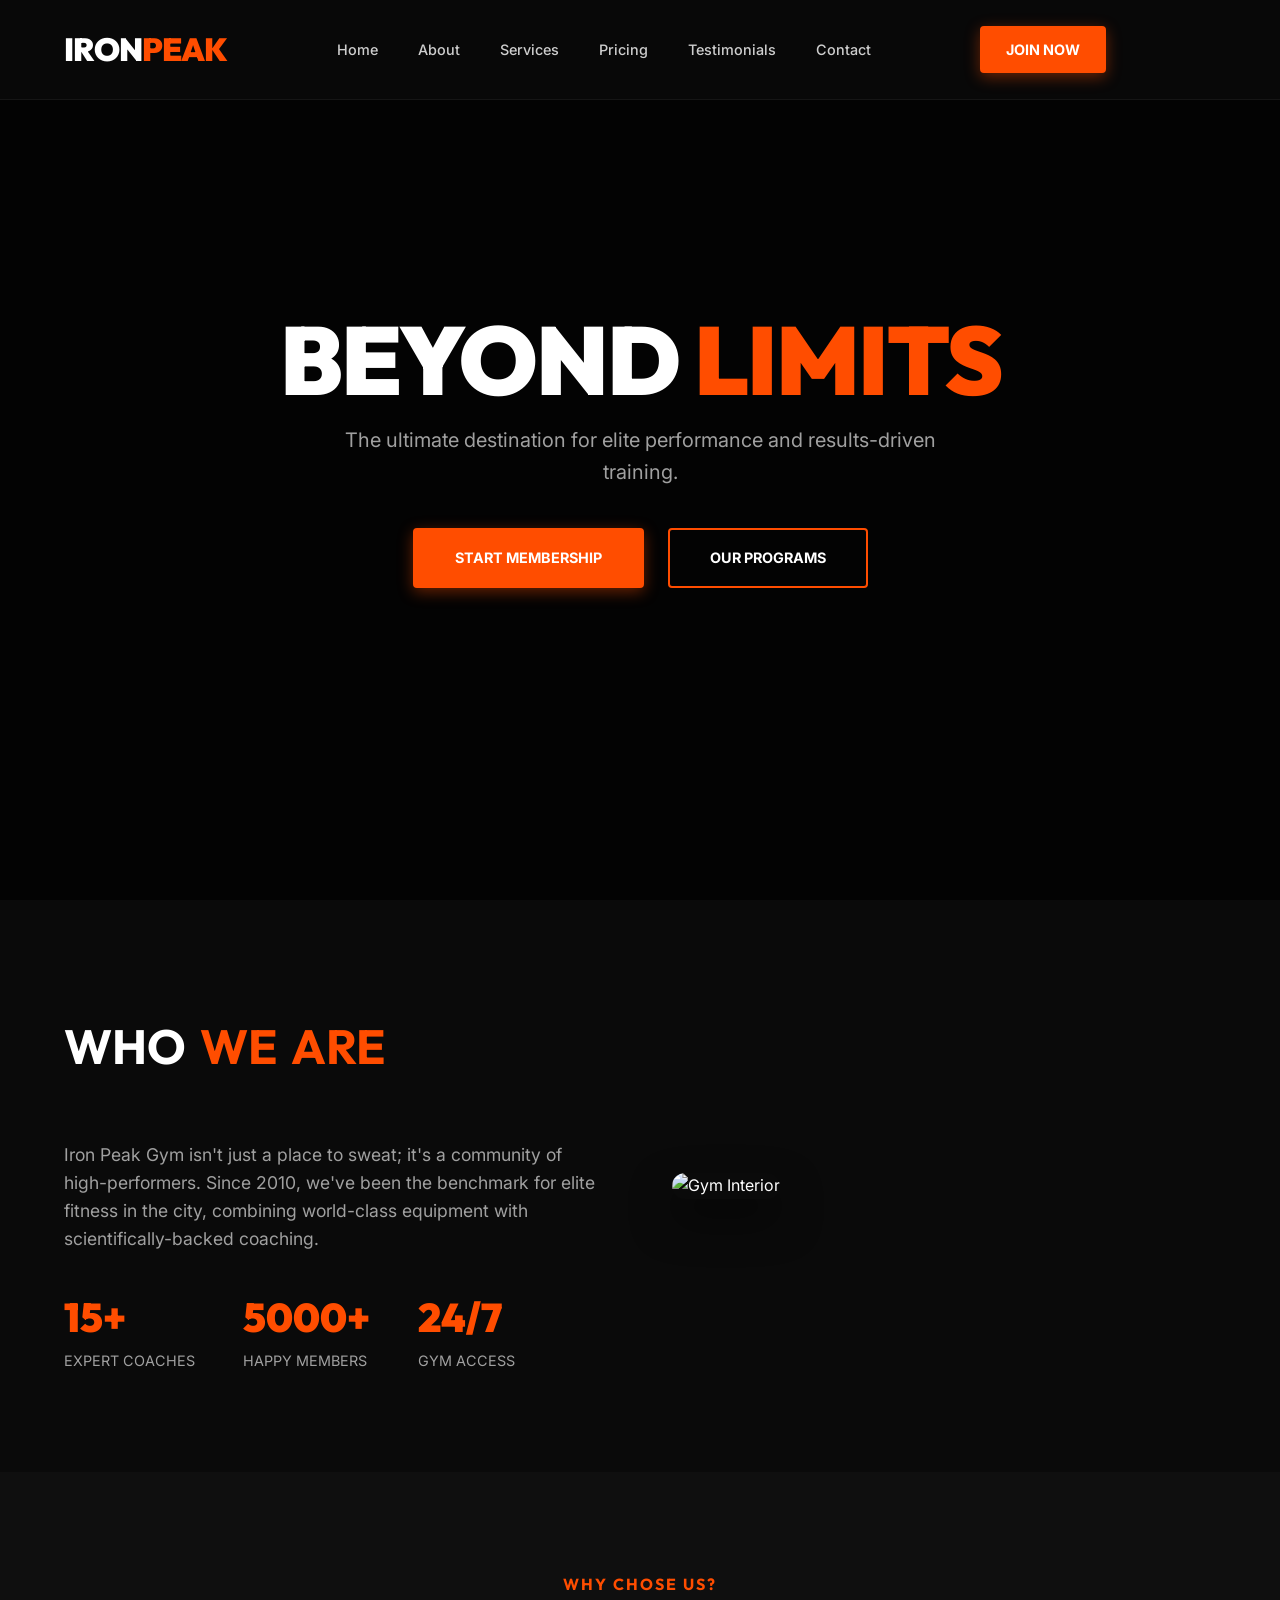
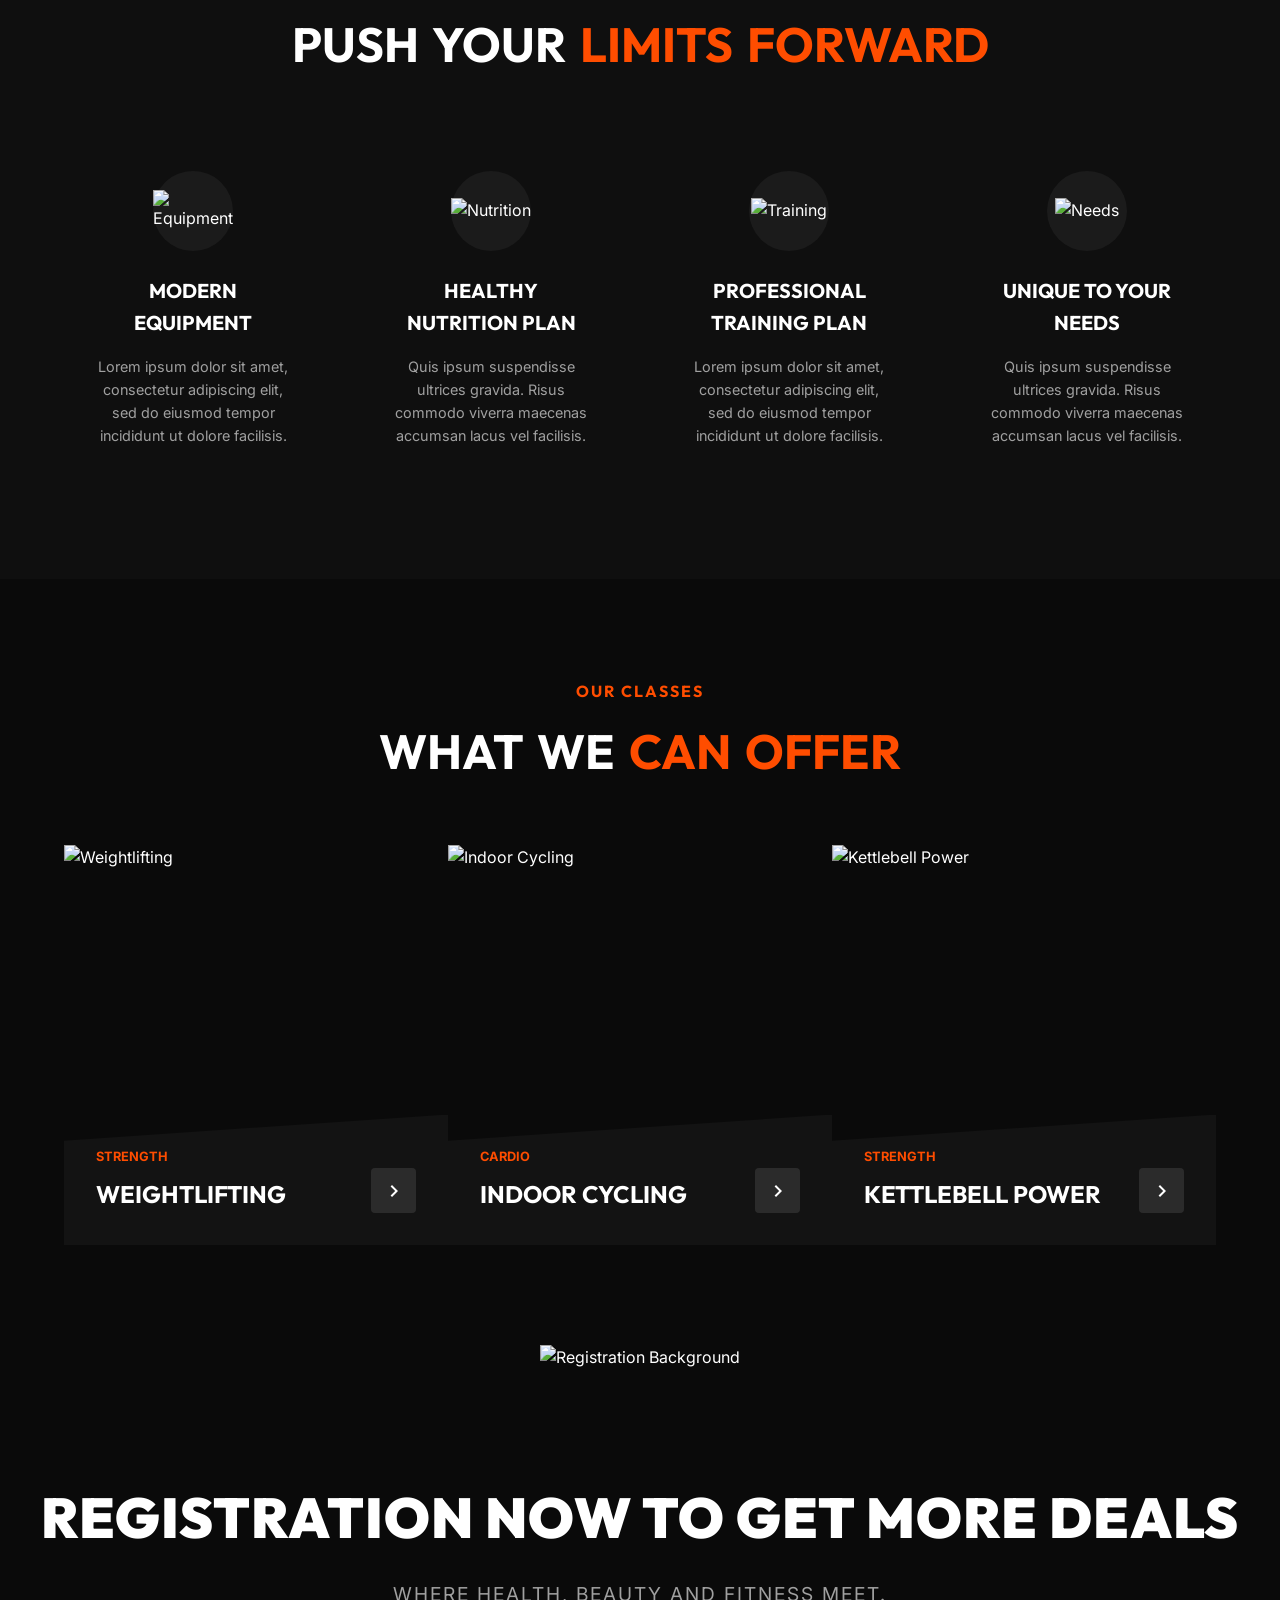
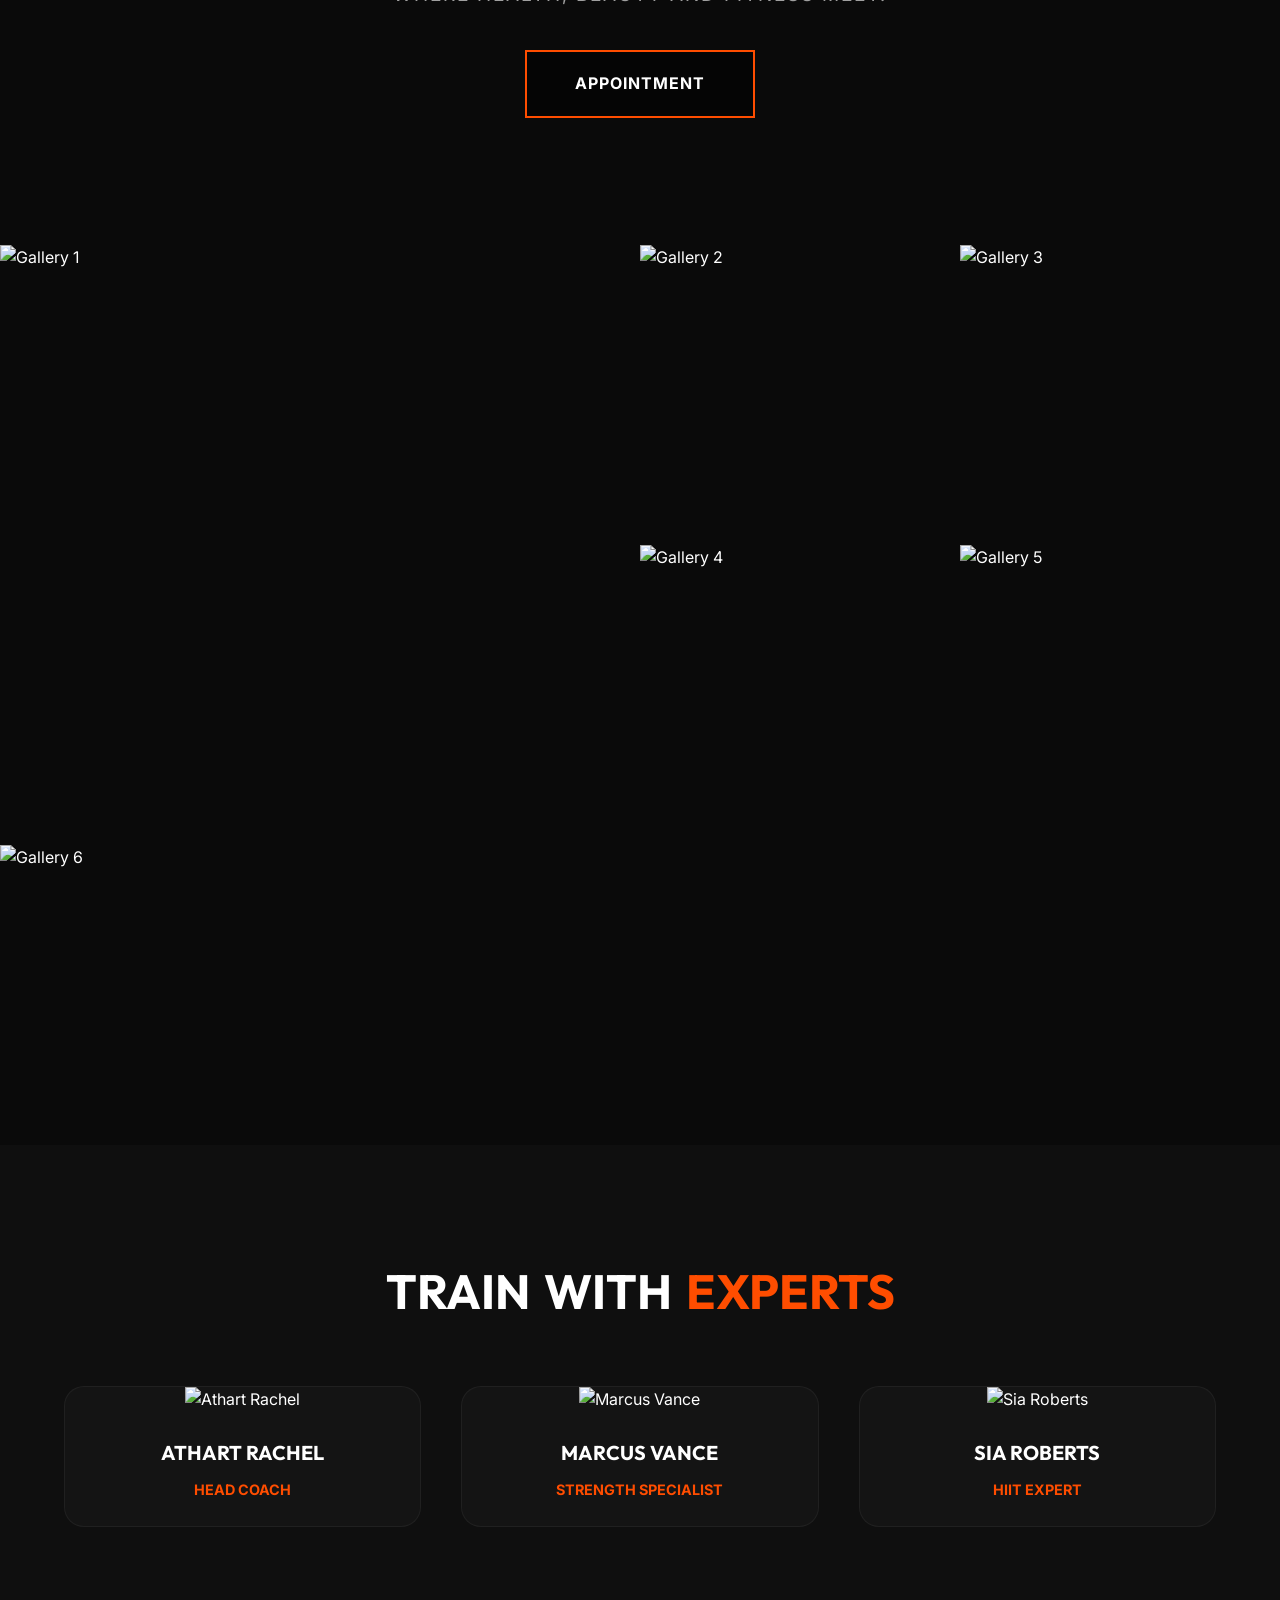
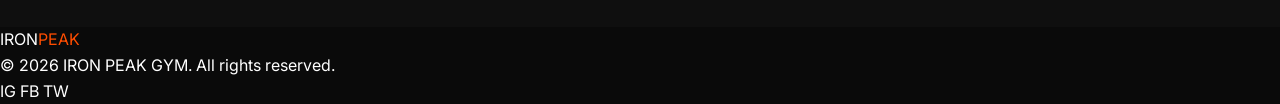
==== index.html @ 79bff255 "first commit" ====
<!DOCTYPE html>
<html lang="en">

<head>
    <meta charset="UTF-8">
    <meta name="viewport" content="width=device-width, initial-scale=1.0">
    <meta name="description"
        content="Premium fitness center for achieving your peak physical performance. Join us today!">
    <title>IRON PEAK GYM | Transform Your Body</title>
    <link rel="stylesheet" href="style.css">
    <!-- Google Fonts: Outfit and Inter -->
    <link rel="preconnect" href="https://fonts.googleapis.com">
    <link rel="preconnect" href="https://fonts.gstatic.com" crossorigin>
    <link href="https://fonts.googleapis.com/css2?family=Inter:wght@400;700&family=Outfit:wght@400;700;900&display=swap"
        rel="stylesheet">
</head>

<body>
    <header id="header">
        <nav class="navbar">
            <div class="logo">IRON<span>PEAK</span></div>
            <ul class="nav-links">
                <li><a href="index.html">Home</a></li>
                <li><a href="about.html">About</a></li>
                <li><a href="services.html">Services</a></li>
                <li><a href="pricing.html">Pricing</a></li>
                <li><a href="testimonials.html">Testimonials</a></li>
                <li><a href="contact.html">Contact</a></li>
            </ul>
            <a href="join.html" class="cta-btn small">Join Now</a>
            <div class="hamburger">
                <span></span>
                <span></span>
                <span></span>
            </div>
        </nav>
    </header>

    <main>
        <section id="home" class="hero">
            <div class="hero-content">
                <h1 class="fade-in">BEYOND <span>LIMITS</span></h1>
                <p class="fade-in">The ultimate destination for elite performance and results-driven training.</p>
                <div class="hero-btns fade-in">
                    <a href="join.html" class="cta-btn">Start Membership</a>
                    <a href="services.html" class="cta-btn secondary">Our Programs</a>
                </div>
            </div>
        </section>

        <section class="about-summary">
            <div class="about-container">
                <div class="about-text">
                    <h2 class="section-title left">WHO <span>WE ARE</span></h2>
                    <p>Iron Peak Gym isn't just a place to sweat; it's a community of high-performers. Since 2010, we've
                        been the benchmark for elite fitness in the city, combining world-class equipment with
                        scientifically-backed coaching.</p>
                    <div class="stats-row">
                        <div class="stat">
                            <span class="stat-num">15+</span>
                            <span class="stat-label">Expert Coaches</span>
                        </div>
                        <div class="stat">
                            <span class="stat-num">5000+</span>
                            <span class="stat-label">Happy Members</span>
                        </div>
                        <div class="stat">
                            <span class="stat-num">24/7</span>
                            <span class="stat-label">Gym Access</span>
                        </div>
                    </div>
                </div>
                <div class="about-image">
                    <img src="https://images.unsplash.com/photo-1534438327276-14e5300c3a48?auto=format&fit=crop&q=80"
                        alt="Gym Interior">
                </div>
            </div>
        </section>

        <section class="why-choose-us bg-alt">
            <h2 class="section-subtitle">WHY CHOSE US?</h2>
            <h2 class="section-title">PUSH YOUR <span>LIMITS FORWARD</span></h2>
            <div class="features-grid">
                <div class="feature-item">
                    <div class="feature-icon-circle">
                        <img src="https://img.icons8.com/ios-filled/50/ff4d00/bench-press.png" alt="Equipment">
                    </div>
                    <h3>Modern equipment</h3>
                    <p>Lorem ipsum dolor sit amet, consectetur adipiscing elit, sed do eiusmod tempor incididunt ut
                        dolore facilisis.</p>
                </div>
                <div class="feature-item">
                    <div class="feature-icon-circle">
                        <img src="https://img.icons8.com/ios-filled/50/ff4d00/healthy-food.png" alt="Nutrition">
                    </div>
                    <h3>Healthy nutrition plan</h3>
                    <p>Quis ipsum suspendisse ultrices gravida. Risus commodo viverra maecenas accumsan lacus vel
                        facilisis.</p>
                </div>
                <div class="feature-item">
                    <div class="feature-icon-circle">
                        <img src="https://img.icons8.com/ios-filled/50/ff4d00/dumbbell.png" alt="Training">
                    </div>
                    <h3>Professional training plan</h3>
                    <p>Lorem ipsum dolor sit amet, consectetur adipiscing elit, sed do eiusmod tempor incididunt ut
                        dolore facilisis.</p>
                </div>
                <div class="feature-item">
                    <div class="feature-icon-circle">
                        <img src="https://img.icons8.com/ios-filled/50/ff4d00/heart-monitor.png" alt="Needs">
                    </div>
                    <h3>Unique to your needs</h3>
                    <p>Quis ipsum suspendisse ultrices gravida. Risus commodo viverra maecenas accumsan lacus vel
                        facilisis.</p>
                </div>
            </div>
        </section>

        <section class="featured-classes">
            <h2 class="section-subtitle">OUR CLASSES</h2>
            <h2 class="section-title">WHAT WE <span>CAN OFFER</span></h2>
            <div class="classes-container">
                <div class="class-card">
                    <div class="class-img">
                        <img src="https://images.unsplash.com/photo-1517836357463-d25dfeac3438?auto=format&fit=crop&q=80"
                            alt="Weightlifting">
                    </div>
                    <div class="class-overlay">
                        <div class="class-content">
                            <span class="class-category">STRENGTH</span>
                            <h3>WEIGHTLIFTING</h3>
                        </div>
                        <a href="services.html" class="class-arrow">
                            <svg viewBox="0 0 24 24" width="24" height="24">
                                <path fill="currentColor" d="M8.59 16.59L13.17 12 8.59 7.41 10 6l6 6-6 6-1.41-1.41z" />
                            </svg>
                        </a>
                    </div>
                </div>
                <div class="class-card">
                    <div class="class-img">
                        <img src="https://images.unsplash.com/photo-1571019614242-c5c5dee9f50b?auto=format&fit=crop&q=80"
                            alt="Indoor Cycling">
                    </div>
                    <div class="class-overlay">
                        <div class="class-content">
                            <span class="class-category">CARDIO</span>
                            <h3>INDOOR CYCLING</h3>
                        </div>
                        <a href="services.html" class="class-arrow">
                            <svg viewBox="0 0 24 24" width="24" height="24">
                                <path fill="currentColor" d="M8.59 16.59L13.17 12 8.59 7.41 10 6l6 6-6 6-1.41-1.41z" />
                            </svg>
                        </a>
                    </div>
                </div>
                <div class="class-card">
                    <div class="class-img">
                        <img src="https://images.unsplash.com/photo-1549719386-74dfcbf7dbed?auto=format&fit=crop&q=80"
                            alt="Kettlebell Power">
                    </div>
                    <div class="class-overlay">
                        <div class="class-content">
                            <span class="class-category">STRENGTH</span>
                            <h3>KETTLEBELL POWER</h3>
                        </div>
                        <a href="services.html" class="class-arrow">
                            <svg viewBox="0 0 24 24" width="24" height="24">
                                <path fill="currentColor" d="M8.59 16.59L13.17 12 8.59 7.41 10 6l6 6-6 6-1.41-1.41z" />
                            </svg>
                        </a>
                    </div>
                </div>
            </div>
        </section>

        <section class="registration-banner">
            <div class="registration-bg">
                <img src="https://images.unsplash.com/photo-1593079831268-3381b0db4a77?auto=format&fit=crop&q=80"
                    alt="Registration Background">
            </div>
            <div class="registration-overlay">
                <h2>REGISTRATION NOW TO GET MORE DEALS</h2>
                <p>WHERE HEALTH, BEAUTY AND FITNESS MEET.</p>
                <a href="join.html" class="appointment-btn">APPOINTMENT</a>
            </div>
        </section>

        <section class="gallery-section">
            <div class="gallery-grid">
                <div class="gallery-item large">
                    <img src="https://images.unsplash.com/photo-1546483875-ad9014c88eba?auto=format&fit=crop&q=80"
                        alt="Gallery 1">
                </div>
                <div class="gallery-item">
                    <img src="https://images.unsplash.com/photo-1540497077202-7c8a3999166f?auto=format&fit=crop&q=80"
                        alt="Gallery 2">
                </div>
                <div class="gallery-item">
                    <img src="https://images.unsplash.com/photo-1574680096145-d05b474e2155?auto=format&fit=crop&q=80"
                        alt="Gallery 3">
                </div>
                <div class="gallery-item">
                    <img src="https://images.unsplash.com/photo-1534438327276-14e5300c3a48?auto=format&fit=crop&q=80"
                        alt="Gallery 4">
                </div>
                <div class="gallery-item">
                    <img src="https://images.unsplash.com/photo-1517836357463-d25dfeac3438?auto=format&fit=crop&q=80"
                        alt="Gallery 5">
                    <div class="gallery-overlay">
                        <div class="gallery-icon">
                            <svg viewBox="0 0 24 24" width="24" height="24">
                                <path fill="currentColor"
                                    d="M21 19V5c0-1.1-.9-2-2-2H5c-1.1 0-2 .9-2 2v14c0 1.1.9 2 2 2h14c1.1 0 2-.9 2-2zM8.5 13.5l2.5 3.01L14.5 12l4.5 6H5l3.5-4.5z" />
                            </svg>
                        </div>
                    </div>
                </div>
                <div class="gallery-item">
                    <img src="https://images.unsplash.com/photo-1526506118085-60ce8714f8c5?auto=format&fit=crop&q=80"
                        alt="Gallery 6">
                </div>
            </div>
        </section>

        <section class="trainers-section bg-alt">
            <h2 class="section-title">TRAIN WITH <span>EXPERTS</span></h2>
            <div class="trainers-grid">
                <div class="trainer-card">
                    <div class="trainer-img">
                        <img src="https://images.unsplash.com/photo-1594381898411-846e7d193883?auto=format&fit=crop&q=80"
                            alt="Athart Rachel">
                    </div>
                    <div class="trainer-info">
                        <h3>Athart Rachel</h3>
                        <span class="trainer-spec">Head Coach</span>
                    </div>
                </div>
                <div class="trainer-card">
                    <div class="trainer-img">
                        <img src="https://images.unsplash.com/photo-1534438327276-14e5300c3a48?auto=format&fit=crop&q=80"
                            alt="Marcus Vance">
                    </div>
                    <div class="trainer-info">
                        <h3>Marcus Vance</h3>
                        <span class="trainer-spec">Strength Specialist</span>
                    </div>
                </div>
                <div class="trainer-card">
                    <div class="trainer-img">
                        <img src="https://images.unsplash.com/photo-1552072805-2a9039d00e57?auto=format&fit=crop&q=80"
                            alt="Sia Roberts">
                    </div>
                    <div class="trainer-info">
                        <h3>Sia Roberts</h3>
                        <span class="trainer-spec">HIIT Expert</span>
                    </div>
                </div>
            </div>
        </section>

    </main>

    <footer>
        <div class="footer-content">
            <div class="footer-logo">IRON<span>PEAK</span></div>
            <p>&copy; 2026 IRON PEAK GYM. All rights reserved.</p>
            <div class="socials">
                <a href="#">IG</a>
                <a href="#">FB</a>
                <a href="#">TW</a>
            </div>
        </div>
    </footer>

    <script src="main.js"></script>
</body>

</html>
---- style.css ----
:root {
    /* Color Palette - Premium Dark Theme */
    --bg-dark: #0a0a0a;
    --bg-card: #141414;
    --primary: #ff4d00;
    /* Electric Orange */
    --primary-glow: rgba(255, 77, 0, 0.4);
    --secondary: #00e5ff;
    /* Cyan Accent */
    --text-main: #ffffff;
    --text-muted: #a0a0a0;
    --white: #ffffff;
    --glass: rgba(255, 255, 255, 0.05);

    /* Typography */
    --font-heading: 'Outfit', sans-serif;
    --font-body: 'Inter', sans-serif;

    /* Transitions */
    --transition: all 0.3s cubic-bezier(0.4, 0, 0.2, 1);
}

* {
    margin: 0;
    padding: 0;
    box-sizing: border-box;
}

html {
    scroll-behavior: smooth;
}

body {
    background-color: var(--bg-dark);
    color: var(--text-main);
    font-family: var(--font-body);
    line-height: 1.6;
    overflow-x: hidden;
}

h1,
h2,
h3 {
    font-family: var(--font-heading);
    text-transform: uppercase;
}

span {
    color: var(--primary);
}

a {
    text-decoration: none;
    color: inherit;
}

ul {
    list-style: none;
}

/* Header & Navigation */
header {
    position: fixed;
    top: 0;
    width: 100%;
    z-index: 1000;
    background: rgba(10, 10, 10, 0.8);
    backdrop-filter: blur(15px);
    border-bottom: 1px solid rgba(255, 255, 255, 0.05);
}

.navbar {
    display: flex;
    justify-content: space-between;
    align-items: center;
    padding: 1.5rem 5%;
    max-width: 1400px;
    margin: 0 auto;
}

.logo {
    font-size: 2rem;
    font-weight: 900;
    font-family: var(--font-heading);
    letter-spacing: -1px;
}

.nav-links {
    display: flex;
    gap: 2.5rem;
}

.nav-links a {
    font-weight: 500;
    font-size: 0.9rem;
    transition: var(--transition);
    opacity: 0.8;
}

.nav-links a:hover {
    color: var(--primary);
    opacity: 1;
}

/* Buttons */
.cta-btn {
    display: inline-block;
    padding: 1rem 2.5rem;
    background: var(--primary);
    color: var(--white);
    font-weight: 700;
    text-transform: uppercase;
    font-size: 0.9rem;
    border-radius: 4px;
    transition: var(--transition);
    box-shadow: 0 4px 15px var(--primary-glow);
    border: 2px solid var(--primary);
    cursor: pointer;
}

.cta-btn:hover {
    transform: translateY(-3px);
    box-shadow: 0 8px 25px var(--primary-glow);
}

.cta-btn.secondary {
    background: transparent;
    box-shadow: none;
}

.cta-btn.secondary:hover {
    background: var(--white);
    color: var(--bg-dark);
    border-color: var(--white);
}

.cta-btn.small {
    padding: 0.6rem 1.5rem;
}

/* Hero Section */
.hero {
    height: 100vh;
    display: flex;
    align-items: center;
    justify-content: center;
    text-align: center;
    background: linear-gradient(rgba(0, 0, 0, 0.7), rgba(0, 0, 0, 0.7)), url('https://images.unsplash.com/photo-1534438327276-14e5300c3a48?auto=format&fit=crop&q=80');
    background-size: cover;
    background-position: center;
    padding: 0 5%;
}

.hero-content h1 {
    font-size: 6rem;
    font-weight: 900;
    margin-bottom: 1rem;
    letter-spacing: -2px;
    line-height: 1;
}

.hero-content p {
    font-size: 1.25rem;
    color: var(--text-muted);
    max-width: 600px;
    margin: 0 auto 2.5rem;
}

.hero-btns {
    display: flex;
    gap: 1.5rem;
    justify-content: center;
}

/* Section Common */
section {
    padding: 100px 5%;
    max-width: 1400px;
    margin: 0 auto;
}

.section-title {
    text-align: center;
    font-size: 3rem;
    margin-bottom: 3.5rem;
    word-spacing: 5px;
    margin-top: 0.5rem;
}

.section-subtitle {
    text-align: center;
    color: var(--primary);
    font-size: 1rem;
    font-weight: 700;
    letter-spacing: 2px;
    text-transform: uppercase;
}

.section-title.left {
    text-align: left;
}

/* Services */
.services-grid {
    display: grid;
    grid-template-columns: repeat(auto-fit, minmax(300px, 1fr));
    gap: 2rem;
}

.service-card {
    background: var(--bg-card);
    padding: 3rem 2rem;
    border-radius: 12px;
    transition: var(--transition);
    border: 1px solid rgba(255, 255, 255, 0.03);
    text-align: center;
}

.service-card:hover {
    background: var(--glass);
    border-color: var(--primary);
    transform: translateY(-10px);
}

.card-icon {
    font-size: 3rem;
    margin-bottom: 1.5rem;
}

.service-card h3 {
    margin-bottom: 1rem;
    font-size: 1.5rem;
}

.service-card p {
    color: var(--text-muted);
}

/* Pricing */
.pricing-grid {
    display: grid;
    grid-template-columns: repeat(auto-fit, minmax(300px, 1fr));
    gap: 2.5rem;
}

.pricing-card {
    background: var(--bg-card);
    padding: 4rem 2rem;
    border-radius: 16px;
    text-align: center;
    position: relative;
    border: 1px solid rgba(255, 255, 255, 0.03);
    transition: var(--transition);
}

.pricing-card.featured {
    border: 1px solid var(--primary);
    transform: scale(1.05);
    background: linear-gradient(135deg, #1a1a1a 0%, #0a0a0a 100%);
}

.badge {
    position: absolute;
    top: -15px;
    left: 50%;
    transform: translateX(-50%);
    background: var(--primary);
    padding: 0.5rem 1.5rem;
    border-radius: 20px;
    font-size: 0.8rem;
    font-weight: 700;
}

.pricing-card h3 {
    font-size: 1.2rem;
    margin-bottom: 2rem;
}

.price {
    font-size: 4rem;
    font-weight: 900;
    font-family: var(--font-heading);
    margin-bottom: 2rem;
}

.price span {
    font-size: 1rem;
    color: var(--text-muted);
}

.pricing-card ul {
    margin-bottom: 3rem;
    text-align: left;
    padding-left: 20%;
}

.pricing-card li {
    margin-bottom: 1rem;
    color: var(--text-muted);
}

.pricing-card li::before {
    content: '✓';
    color: var(--primary);
    margin-right: 10px;
    font-weight: 900;
}

/* Testimonials */
.testimonials-container {
    display: grid;
    grid-template-columns: repeat(auto-fit, minmax(300px, 1fr));
    gap: 2rem;
}

.testimonial-card {
    background: var(--bg-card);
    padding: 2.5rem;
    border-radius: 20px;
    border: 1px solid rgba(255, 255, 255, 0.05);
    transition: var(--transition);
}

.testimonial-card:hover {
    border-color: var(--primary);
    background: var(--glass);
    transform: translateY(-5px);
}

.user-info {
    display: flex;
    align-items: center;
    gap: 1rem;
    margin-bottom: 1.5rem;
}

.avatar {
    width: 60px;
    height: 60px;
    background: linear-gradient(45deg, var(--primary), var(--secondary));
    border-radius: 50%;
    display: flex;
    align-items: center;
    justify-content: center;
    font-weight: 900;
    font-size: 1.2rem;
}

.quote {
    font-style: italic;
    color: var(--text-muted);
    margin-bottom: 1.5rem;
    line-height: 1.8;
}

.stars {
    color: var(--primary);
    font-size: 0.9rem;
}

/* Contact Section Refinement */
.contact {
    margin-top: 50px;
}

/* Contact layout */
.contact-container {
    display: grid;
    grid-template-columns: 1fr 1fr;
    gap: 2.5rem;
    align-items: start;
    max-width: 1200px;
    margin: 0 auto;
    padding: 2.5rem 5%;
}

.contact-info {
    background: linear-gradient(180deg, rgba(255,255,255,0.02), rgba(255,255,255,0.01));
    border: 1px solid rgba(255,255,255,0.03);
    padding: 2.5rem;
    border-radius: 12px;
}

.contact-info .info-list {
    margin-top: 1rem;
    display: flex;
    flex-direction: column;
    gap: 0.75rem;
    color: var(--text-muted);
}

.contact-info .info-item strong {
    color: var(--white);
    margin-right: 0.5rem;
    font-weight: 700;
}

.contact-form {
    background: var(--bg-card);
    padding: 2.5rem;
    border-radius: 12px;
    border: 1px solid rgba(255,255,255,0.04);
    display: flex;
    flex-direction: column;
    gap: 1rem;
}

.contact-form .form-row {
    display: grid;
    grid-template-columns: 1fr 1fr;
    gap: 1rem;
}

.form-group {
    display: flex;
    flex-direction: column;
    gap: 0.5rem;
}

.form-group .label {
    font-size: 0.85rem;
    text-transform: uppercase;
    color: var(--text-muted);
    font-weight: 700;
}

.contact-form input,
.contact-form select,
.contact-form textarea {
    background: rgba(255, 255, 255, 0.03);
    border: 1px solid rgba(255,255,255,0.06);
    padding: 0.9rem 1rem;
    border-radius: 8px;
    color: var(--white);
    font-family: inherit;
    transition: var(--transition);
}

.contact-form input:focus,
.contact-form select:focus,
.contact-form textarea:focus {
    outline: none;
    border-color: var(--primary);
    box-shadow: 0 6px 22px var(--primary-glow);
    transform: translateY(-2px);
}

.contact-form textarea {
    resize: vertical;
    min-height: 140px;
}

.contact-form .checkbox-group {
    display: flex;
    align-items: center;
    gap: 0.6rem;
    color: var(--text-muted);
}

.form-success {
    font-weight: 700;
}

/* Small screens */
@media (max-width: 900px) {
    .contact-container {
        grid-template-columns: 1fr;
        padding: 1.5rem 5%;
    }

    .contact-form .form-row {
        grid-template-columns: 1fr;
    }

    .contact-info {
        order: 2;
    }

    .contact-form {
        order: 1;
    }
}

/* Scrollbar */
::-webkit-scrollbar {
    width: 10px;
}

::-webkit-scrollbar-track {
    background: var(--bg-dark);
}

::-webkit-scrollbar-thumb {
    background: #333;
    border-radius: 5px;
}

::-webkit-scrollbar-thumb:hover {
    background: var(--primary);
}

/* Mobile Responsive adjustment */
@media (max-width: 968px) {
    .hero-content h1 {
        font-size: 4rem;
    }

    .contact-container {
        grid-template-columns: 1fr;
        padding: 3rem;
    }

    .nav-links,
    .cta-btn.small {
        display: none;
    }

    .hamburger {
        display: flex;
    }

    .pricing-card.featured {
        transform: scale(1);
    }

    .testimonials-container {
        grid-template-columns: 1fr;
    }

    .page-banner h1 {
        font-size: 2.5rem;
    }

    .form-row {
        grid-template-columns: 1fr;
    }

    .registration-form-box {
        padding: 2rem;
    }

    /* Mobile responsive for new sections */
    .about-container,
    .classes-container {
        grid-template-columns: 1fr;
    }
}

@media (max-width: 480px) {
    .hero-content h1 {
        font-size: 3rem;
    }

    .hero-btns {
        flex-direction: column;
    }

    .section-title {
        font-size: 2rem;
    }

    .page-banner {
        height: 30vh;
    }
}

/* Subpage Specifics */
.page-banner {
    height: 40vh;
    display: flex;
    align-items: center;
    justify-content: center;
    background: linear-gradient(rgba(0, 0, 0, 0.8), rgba(0, 0, 0, 0.8)), url('https://images.unsplash.com/photo-1540497077202-7c8a3999166f?auto=format&fit=crop&q=80');
    background-size: cover;
    background-position: center;
    margin-top: 80px;
}

.page-banner h1 {
    font-size: 4rem;
    letter-spacing: 2px;
}

/* Registration Form */
.registration-container {
    max-width: 800px;
    margin: 50px auto;
    padding: 100px 5%;
}

.registration-form-box {
    background: var(--bg-card);
    padding: 4rem;
    border-radius: 20px;
    border: 1px solid rgba(255, 255, 255, 0.05);
}

.registration-form-box h2 {
    margin-bottom: 2.5rem;
    text-align: center;
}

.registration-form {
    display: flex;
    flex-direction: column;
    gap: 1.5rem;
}

.form-row {
    display: grid;
    grid-template-columns: 1fr 1fr;
    gap: 1.5rem;
}

.registration-form input,
.registration-form select {
    background: rgba(255, 255, 255, 0.03);
    border: 1px solid rgba(255, 255, 255, 0.1);
    padding: 1.2rem;
    border-radius: 4px;
    color: var(--white);
    font-family: inherit;
    transition: var(--transition);
}

.registration-form select option {
    background: var(--bg-dark);
}

.checkbox-group {
    display: flex;
    align-items: center;
    gap: 10px;
    font-size: 0.9rem;
    color: var(--text-muted);
}

.contact-subject {
    background: rgba(255, 255, 255, 0.03);
    border: 1px solid rgba(255, 255, 255, 0.1);
    padding: 1rem;
    border-radius: 4px;
    color: var(--white);
    font-family: inherit;
    width: 100%;
}

/* --- Added for Content Expansion --- */

/* About Summary */
.about-summary {
    padding: 100px 5%;
}

.about-container {
    display: grid;
    grid-template-columns: 1fr 1fr;
    gap: 4rem;
    align-items: center;
    max-width: 1400px;
    margin: 0 auto;
}

.about-text p {
    font-size: 1.1rem;
    color: var(--text-muted);
    margin-bottom: 2rem;
}

.stats-row {
    display: flex;
    gap: 3rem;
}

.stat {
    display: flex;
    flex-direction: column;
}

.stat-num {
    font-size: 2.5rem;
    font-weight: 900;
    color: var(--primary);
    font-family: var(--font-heading);
}

.stat-label {
    font-size: 0.9rem;
    color: var(--text-muted);
    text-transform: uppercase;
}

.about-image img {
    width: 100%;
    border-radius: 20px;
    box-shadow: 0 20px 40px rgba(0, 0, 0, 0.5);
}

/* Why Choose Us */
.bg-alt {
    background: #0f0f0f;
    max-width: 100% !important;
}

.why-choose-us {
    padding: 100px 5%;
}

.features-grid {
    display: grid;
    grid-template-columns: repeat(auto-fit, minmax(250px, 1fr));
    gap: 2.5rem;
    max-width: 1400px;
    margin: 0 auto;
}

.feature-item {
    text-align: center;
    padding: 2rem;
    display: flex;
    flex-direction: column;
    align-items: center;
}

.feature-icon-circle {
    width: 80px;
    height: 80px;
    background: rgba(255, 255, 255, 0.05);
    border-radius: 50%;
    display: flex;
    align-items: center;
    justify-content: center;
    margin-bottom: 1.5rem;
    transition: var(--transition);
}

.feature-item:hover .feature-icon-circle {
    background: var(--primary);
}

.feature-item:hover .feature-icon-circle img {
    filter: brightness(0) invert(1);
}

.feature-item h3 {
    margin-bottom: 1rem;
    font-size: 1.25rem;
    font-family: var(--font-heading);
}

.feature-item p {
    color: var(--text-muted);
    font-size: 0.9rem;
    max-width: 300px;
}

/* Featured Classes */
.featured-classes {
    padding: 100px 5%;
}

.classes-container {
    display: grid;
    grid-template-columns: repeat(auto-fit, minmax(320px, 1fr));
    gap: 0;
    max-width: 1400px;
    margin: 0 auto;
}

.class-card {
    position: relative;
    overflow: hidden;
    height: 400px;
}

.class-img {
    height: 100%;
}

.class-img img {
    width: 100%;
    height: 100%;
    object-fit: cover;
    transition: transform 0.5s ease;
}

.class-card:hover .class-img img {
    transform: scale(1.1);
}

.class-overlay {
    position: absolute;
    bottom: 0;
    left: 0;
    width: 100%;
    background: rgba(20, 20, 20, 0.9);
    padding: 2rem;
    display: flex;
    justify-content: space-between;
    align-items: flex-end;
    clip-path: polygon(0 20%, 100% 0, 100% 100%, 0% 100%);
    transition: var(--transition);
}

.class-content {
    display: flex;
    flex-direction: column;
}

.class-category {
    color: var(--primary);
    font-size: 0.8rem;
    font-weight: 700;
    margin-bottom: 0.5rem;
}

.class-card h3 {
    font-size: 1.5rem;
    margin-bottom: 0;
}

.class-arrow {
    width: 45px;
    height: 45px;
    background: rgba(255, 255, 255, 0.1);
    display: flex;
    align-items: center;
    justify-content: center;
    border-radius: 4px;
    transition: var(--transition);
}

.class-card:hover .class-arrow {
    background: var(--primary);
    color: var(--white);
}

.text-link {
    color: var(--primary);
    font-weight: 700;
}

/* Trainers Section */
.trainers-section {
    padding: 100px 5%;
}

.trainers-grid {
    display: grid;
    grid-template-columns: repeat(auto-fit, minmax(280px, 1fr));
    gap: 2.5rem;
    max-width: 1400px;
    margin: 0 auto;
}

.trainer-card {
    background: var(--bg-card);
    border-radius: 20px;
    overflow: hidden;
    text-align: center;
    border: 1px solid rgba(255, 255, 255, 0.05);
    transition: var(--transition);
}

.trainer-card:hover {
    border-color: var(--primary);
    transform: scale(1.02);
}

.trainer-img img {
    width: 100%;
    height: 350px;
    object-fit: cover;
}

.trainer-info {
    padding: 1.5rem;
}

.trainer-info h3 {
    font-size: 1.25rem;
    margin-bottom: 0.5rem;
}

.trainer-spec {
    color: var(--primary);
    font-size: 0.9rem;
    font-weight: 700;
    text-transform: uppercase;
}


/* Services Expansion */
.service-card-wide {
    background: var(--bg-card);
    border-radius: 20px;
    padding: 3rem;
    display: flex;
    gap: 3rem;
    margin-bottom: 2rem;
    border: 1px solid rgba(255, 255, 255, 0.05);
    transition: var(--transition);
}

.service-card-wide:hover {
    border-color: var(--primary);
}

.service-card-wide .card-icon {
    font-size: 4rem;
}

.expectations {
    margin-top: 2rem;
}

.expectations h4 {
    color: var(--primary);
    margin-bottom: 1rem;
}

.expectations ul {
    list-style: none;
    padding-left: 0;
}

.expectations li {
    margin-bottom: 0.5rem;
    color: var(--text-muted);
}

.expectations li::before {
    content: "⚡ ";
    color: var(--primary);
}

.program-cta {
    text-align: center;
    padding: 100px 5%;
    background: linear-gradient(rgba(0, 0, 0, 0.9), rgba(0, 0, 0, 0.9)), url('https://images.unsplash.com/photo-1593079831268-3381b0db4a77?auto=format&fit=crop&q=80');
    background-size: cover;
    margin-top: 50px;
    border-radius: 20px;
}

/* Schedule Table */
.schedule-section {
    padding: 100px 5%;
}

.schedule-table-wrapper {
    overflow-x: auto;
}

.schedule-table {
    width: 100%;
    border-collapse: collapse;
    margin-top: 2rem;
    background: var(--bg-card);
    border-radius: 12px;
    overflow: hidden;
}

.schedule-table th,
.schedule-table td {
    padding: 1.5rem;
    text-align: center;
    border-bottom: 1px solid rgba(255, 255, 255, 0.05);
}

.schedule-table th {
    background: var(--primary);
    color: var(--white);
    text-transform: uppercase;
    font-family: var(--font-heading);
}

.schedule-table td {
    color: var(--text-muted);
}

/* Registration Banner */
.registration-banner {
    position: relative;
    height: 500px;
    padding: 0;
    max-width: 100%;
    overflow: hidden;
    display: flex;
    align-items: center;
    justify-content: center;
    text-align: center;
}

.registration-bg {
    position: absolute;
    top: 0;
    left: 0;
    width: 100%;
    height: 100%;
}

.registration-bg img {
    width: 100%;
    height: 100%;
    object-fit: cover;
}

.registration-overlay {
    position: relative;
    z-index: 10;
    padding: 2rem;
}

.registration-overlay h2 {
    font-size: 3.5rem;
    font-weight: 900;
    margin-bottom: 1rem;
    letter-spacing: 1px;
}

.registration-overlay p {
    font-size: 1.2rem;
    color: var(--text-muted);
    margin-bottom: 2.5rem;
    text-transform: uppercase;
    letter-spacing: 2px;
}

.appointment-btn {
    display: inline-block;
    padding: 1.2rem 3rem;
    border: 2px solid var(--primary);
    color: var(--white);
    font-weight: 700;
    text-transform: uppercase;
    letter-spacing: 1px;
    background: rgba(0, 0, 0, 0.5);
    transition: var(--transition);
}

.appointment-btn:hover {
    background: var(--primary);
}

/* Gallery Section */
.gallery-section {
    padding: 0;
    max-width: 100%;
}

.gallery-grid {
    display: grid;
    grid-template-columns: repeat(4, 1fr);
    grid-auto-rows: 300px;
}

.gallery-item {
    position: relative;
    overflow: hidden;
}

.gallery-item img {
    width: 100%;
    height: 100%;
    object-fit: cover;
    transition: transform 0.5s ease;
}

.gallery-item:hover img {
    transform: scale(1.1);
}

.gallery-item.large {
    grid-column: span 2;
    grid-row: span 2;
}

.gallery-overlay {
    position: absolute;
    top: 0;
    left: 0;
    width: 100%;
    height: 100%;
    background: rgba(255, 77, 0, 0.4);
    display: flex;
    align-items: center;
    justify-content: center;
    opacity: 0;
    transition: var(--transition);
}

.gallery-item:hover .gallery-overlay {
    opacity: 1;
}

.gallery-icon {
    width: 60px;
    height: 60px;
    border: 2px solid var(--white);
    display: flex;
    align-items: center;
    justify-content: center;
    color: var(--white);
}

@media (max-width: 968px) {
    .registration-overlay h2 {
        font-size: 2.5rem;
    }

    .gallery-grid {
        grid-template-columns: repeat(2, 1fr);
    }
}

@media (max-width: 480px) {
    .registration-overlay h2 {
        font-size: 2rem;
    }

    .gallery-grid {
        grid-template-columns: 1fr;
    }

    .gallery-item.large {
        grid-column: span 1;
        grid-row: span 1;
    }
}

@media (max-width: 768px) {
    .service-card-wide {
        flex-direction: column;
        gap: 1.5rem;
        padding: 2rem;
    }
}

/* About Page Specifics */
.about-what-we-done {
    padding: 100px 5%;
    display: flex;
    gap: 4rem;
    align-items: center;
    max-width: 1400px;
    margin: 0 auto;
}

.done-image {
    flex: 1;
    position: relative;
    border-radius: 12px;
    overflow: hidden;
}

.done-image img {
    width: 100%;
    display: block;
}

.play-btn {
    position: absolute;
    top: 50%;
    left: 50%;
    transform: translate(-50%, -50%);
    width: 80px;
    height: 80px;
    background: var(--primary);
    border-radius: 50%;
    display: flex;
    align-items: center;
    justify-content: center;
    color: var(--white);
    font-size: 1.5rem;
    cursor: pointer;
    box-shadow: 0 0 30px var(--primary-glow);
    transition: var(--transition);
}

.play-btn:hover {
    transform: translate(-50%, -50%) scale(1.1);
}

.done-content {
    flex: 1;
}

.progress-container {
    margin-top: 2.5rem;
}

.progress-item {
    margin-bottom: 2rem;
}

.progress-info {
    display: flex;
    justify-content: space-between;
    margin-bottom: 0.8rem;
}

.progress-label {
    font-weight: 700;
    text-transform: uppercase;
    font-size: 0.9rem;
}

.progress-percent {
    color: var(--text-muted);
}

.progress-bar-bg {
    height: 6px;
    background: rgba(255, 255, 255, 0.1);
    border-radius: 3px;
    position: relative;
}

.progress-bar-fill {
    height: 100%;
    background: var(--primary);
    border-radius: 3px;
    position: absolute;
    top: 0;
    left: 0;
}

/* Navbar item highlight */
.nav-links a.active {
    color: var(--primary);
    opacity: 1;
}

/* Responsive for About Page sections */
@media (max-width: 968px) {
    .about-what-we-done {
        flex-direction: column-reverse;
        gap: 2rem;
    }
}

/* Testimonials Expansion */
.transformations {
    padding: 100px 5%;
    max-width: 1400px;
    margin: 0 auto;
}

.transformations-grid {
    display: grid;
    grid-template-columns: repeat(auto-fit, minmax(350px, 1fr));
    gap: 3rem;
    margin-top: 3rem;
}

.transformation-card {
    background: var(--bg-card);
    border-radius: 20px;
    overflow: hidden;
    border: 1px solid rgba(255, 255, 255, 0.05);
    transition: var(--transition);
}

.transformation-card:hover {
    border-color: var(--primary);
    transform: translateY(-10px);
}

.transformation-images {
    display: flex;
    height: 300px;
}

.transformation-images img {
    width: 50%;
    height: 100%;
    object-fit: cover;
}

.transformation-info {
    padding: 2rem;
    text-align: center;
}

.transformation-info h3 {
    margin-bottom: 0.5rem;
}

.transformation-result {
    color: var(--primary);
    font-weight: 700;
    text-transform: uppercase;
    font-size: 0.9rem;
}

/* Video Testimonials */
.video-testimonials {
    padding: 100px 5%;
    max-width: 1400px;
    margin: 0 auto;
}

.video-grid {
    display: grid;
    grid-template-columns: repeat(auto-fit, minmax(300px, 1fr));
    gap: 2rem;
    margin-top: 3rem;
}

.video-card {
    position: relative;
    border-radius: 12px;
    overflow: hidden;
    height: 200px;
    cursor: pointer;
}

.video-card img {
    width: 100%;
    height: 100%;
    object-fit: cover;
    transition: transform 0.5s ease;
}

.video-card:hover img {
    transform: scale(1.1);
}

.video-overlay {
    position: absolute;
    top: 0;
    left: 0;
    width: 100%;
    height: 100%;
    background: rgba(0, 0, 0, 0.4);
    display: flex;
    align-items: center;
    justify-content: center;
    transition: var(--transition);
}

.video-card:hover .video-overlay {
    background: rgba(255, 77, 0, 0.3);
}

/* Community CTA */
.community-cta {
    padding: 100px 5%;
    background: linear-gradient(rgba(0, 0, 0, 0.85), rgba(0, 0, 0, 0.85)), url('https://images.unsplash.com/photo-1540497077202-7c8a3999166f?auto=format&fit=crop&q=80');
    background-size: cover;
    background-position: center;
    text-align: center;
    margin: 50px 0;
    border-radius: 20px;
}

.community-cta h2 {
    font-size: 3rem;
    margin-bottom: 1.5rem;
}

.community-cta p {
    font-size: 1.2rem;
    color: var(--text-muted);
    max-width: 700px;
    margin: 0 auto 2.5rem;
}

/* Video Modal */
.video-modal {
    display: none;
    position: fixed;
    z-index: 2000;
    top: 0;
    left: 0;
    width: 100%;
    height: 100%;
    background: rgba(0, 0, 0, 0.9);
    backdrop-filter: blur(10px);
    justify-content: center;
    align-items: center;
    opacity: 0;
    transition: opacity 0.3s ease;
}

/* Fade-in helper: used by JS IntersectionObserver to reveal elements */
.fade-in {
    opacity: 1 !important;
    transform: translateY(0) !important;
    transition: opacity 0.6s cubic-bezier(0.4, 0, 0.2, 1), transform 0.6s cubic-bezier(0.4, 0, 0.2, 1);
}

/* Provide a gentle offset for observed elements before they get the .fade-in class */
.service-card, .pricing-card, .section-title, .testimonial-card {
    transform: translateY(12px);
}

.video-modal.active {
    display: flex;
    opacity: 1;
}

.modal-content {
    position: relative;
    width: 90%;
    max-width: 1000px;
    background: #000;
    border-radius: 12px;
    overflow: hidden;
    box-shadow: 0 0 50px rgba(255, 77, 0, 0.3);
}

.close-modal {
    position: absolute;
    top: 20px;
    right: 20px;
    color: var(--white);
    font-size: 2.5rem;
    cursor: pointer;
    transition: var(--transition);
    z-index: 2001;
    line-height: 1;
}

.close-modal:hover {
    color: var(--primary);
    transform: scale(1.1);
}

.video-container {
    position: relative;
    padding-bottom: 56.25%;
    /* 16:9 Aspect Ratio */
    height: 0;
}

.video-container iframe {
    position: absolute;
    top: 0;
    left: 0;
    width: 100%;
    height: 100%;
}
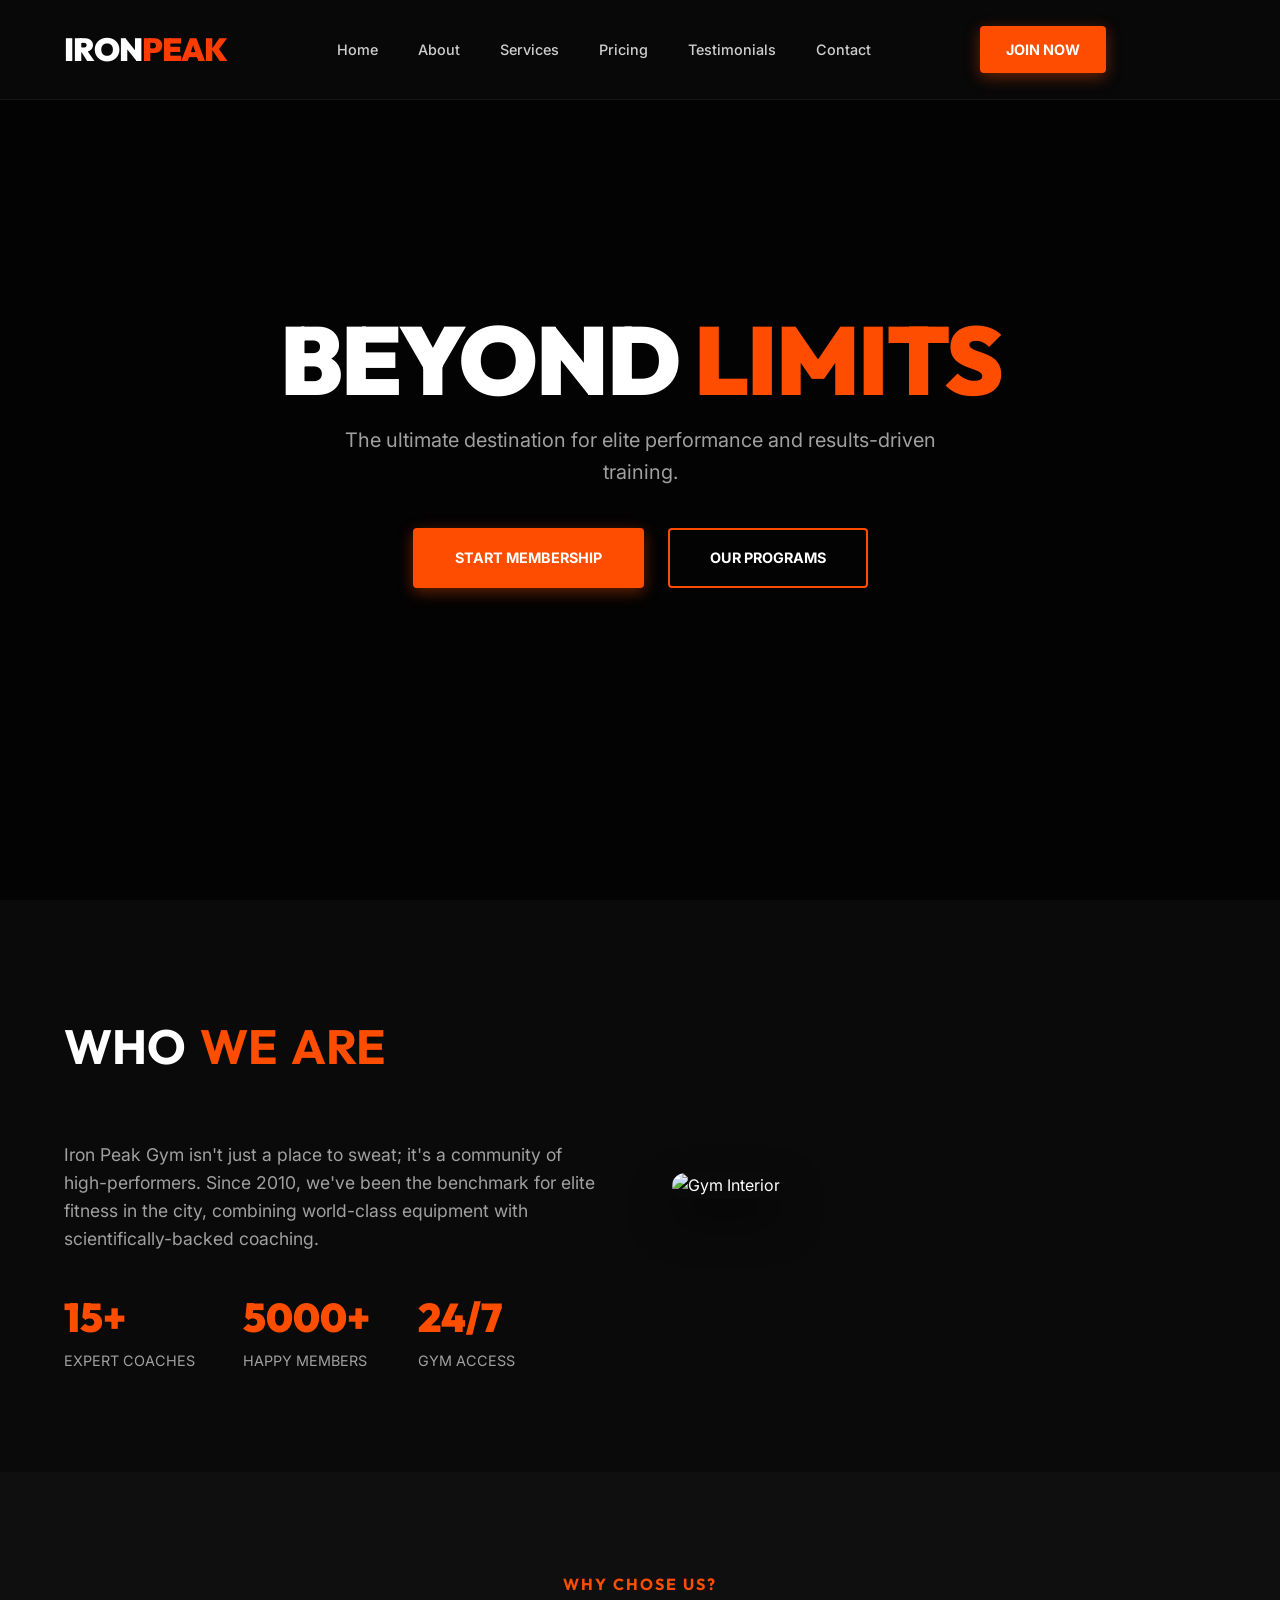
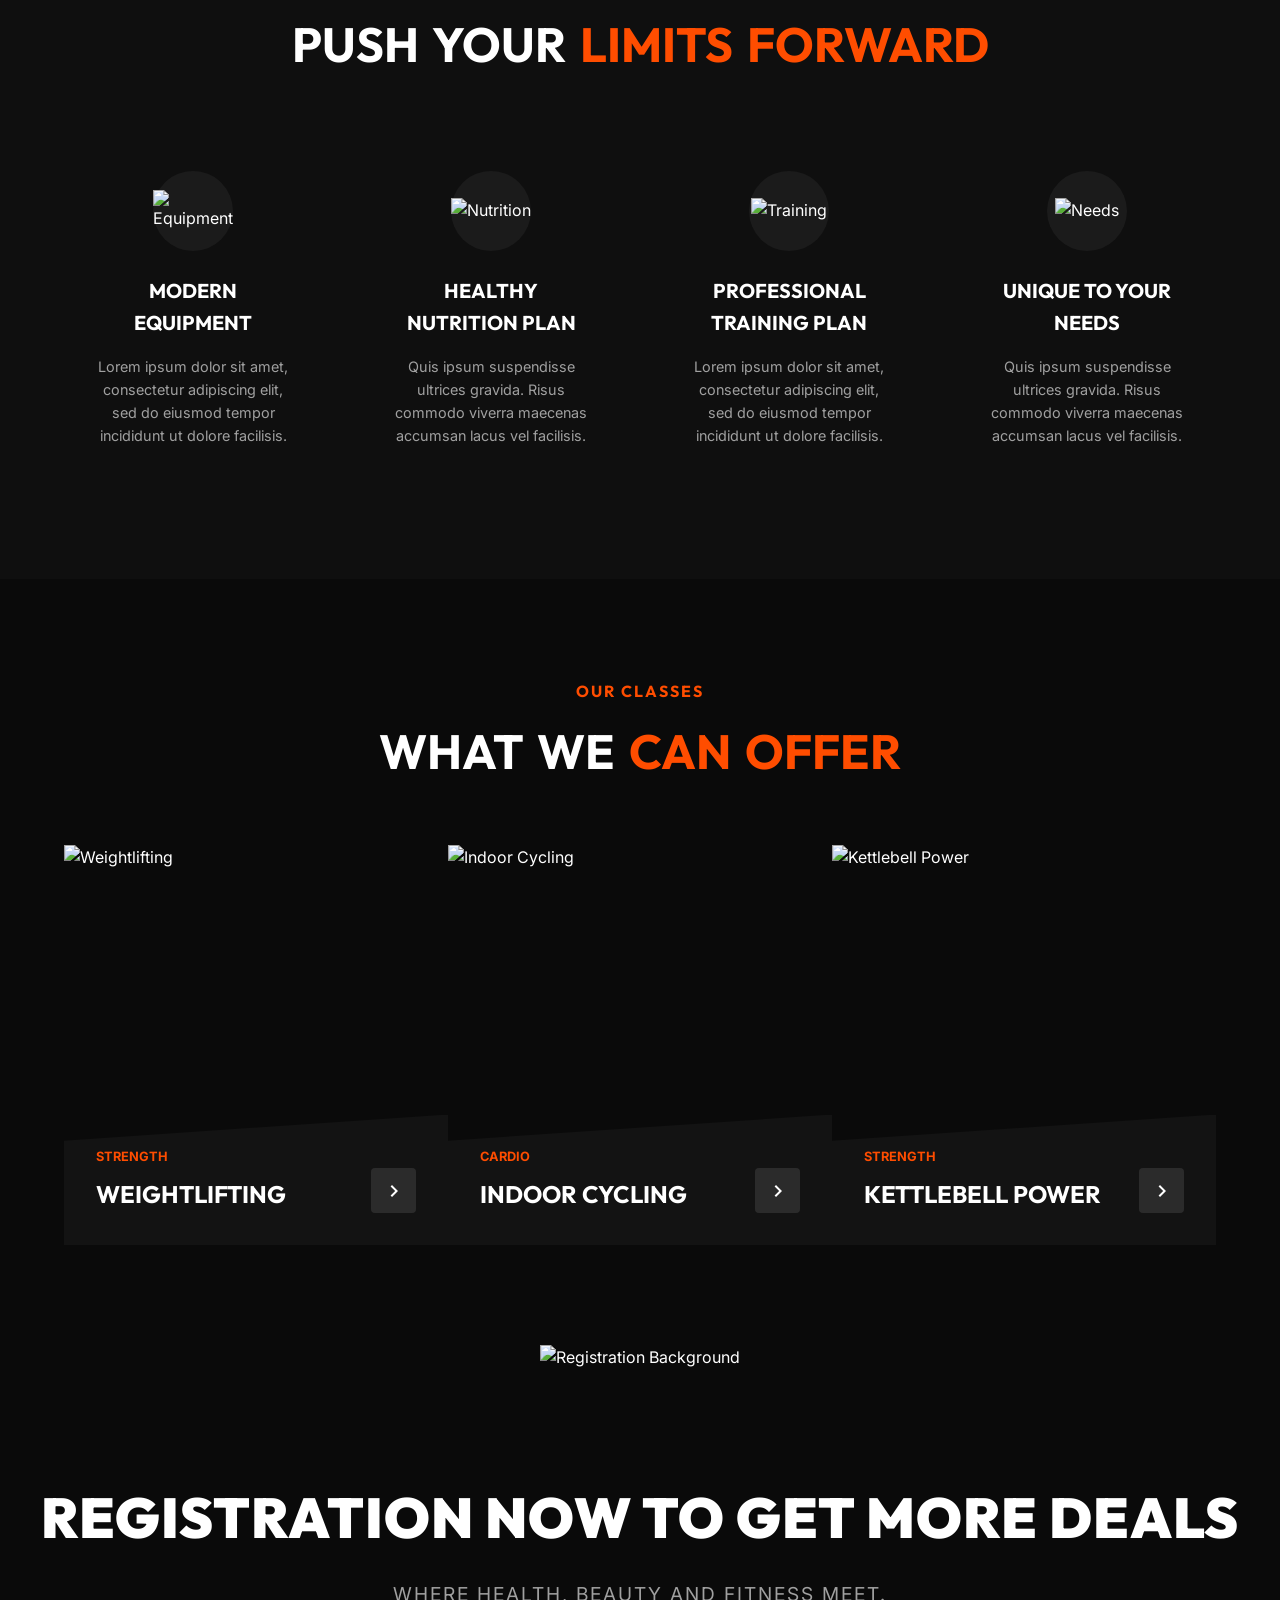
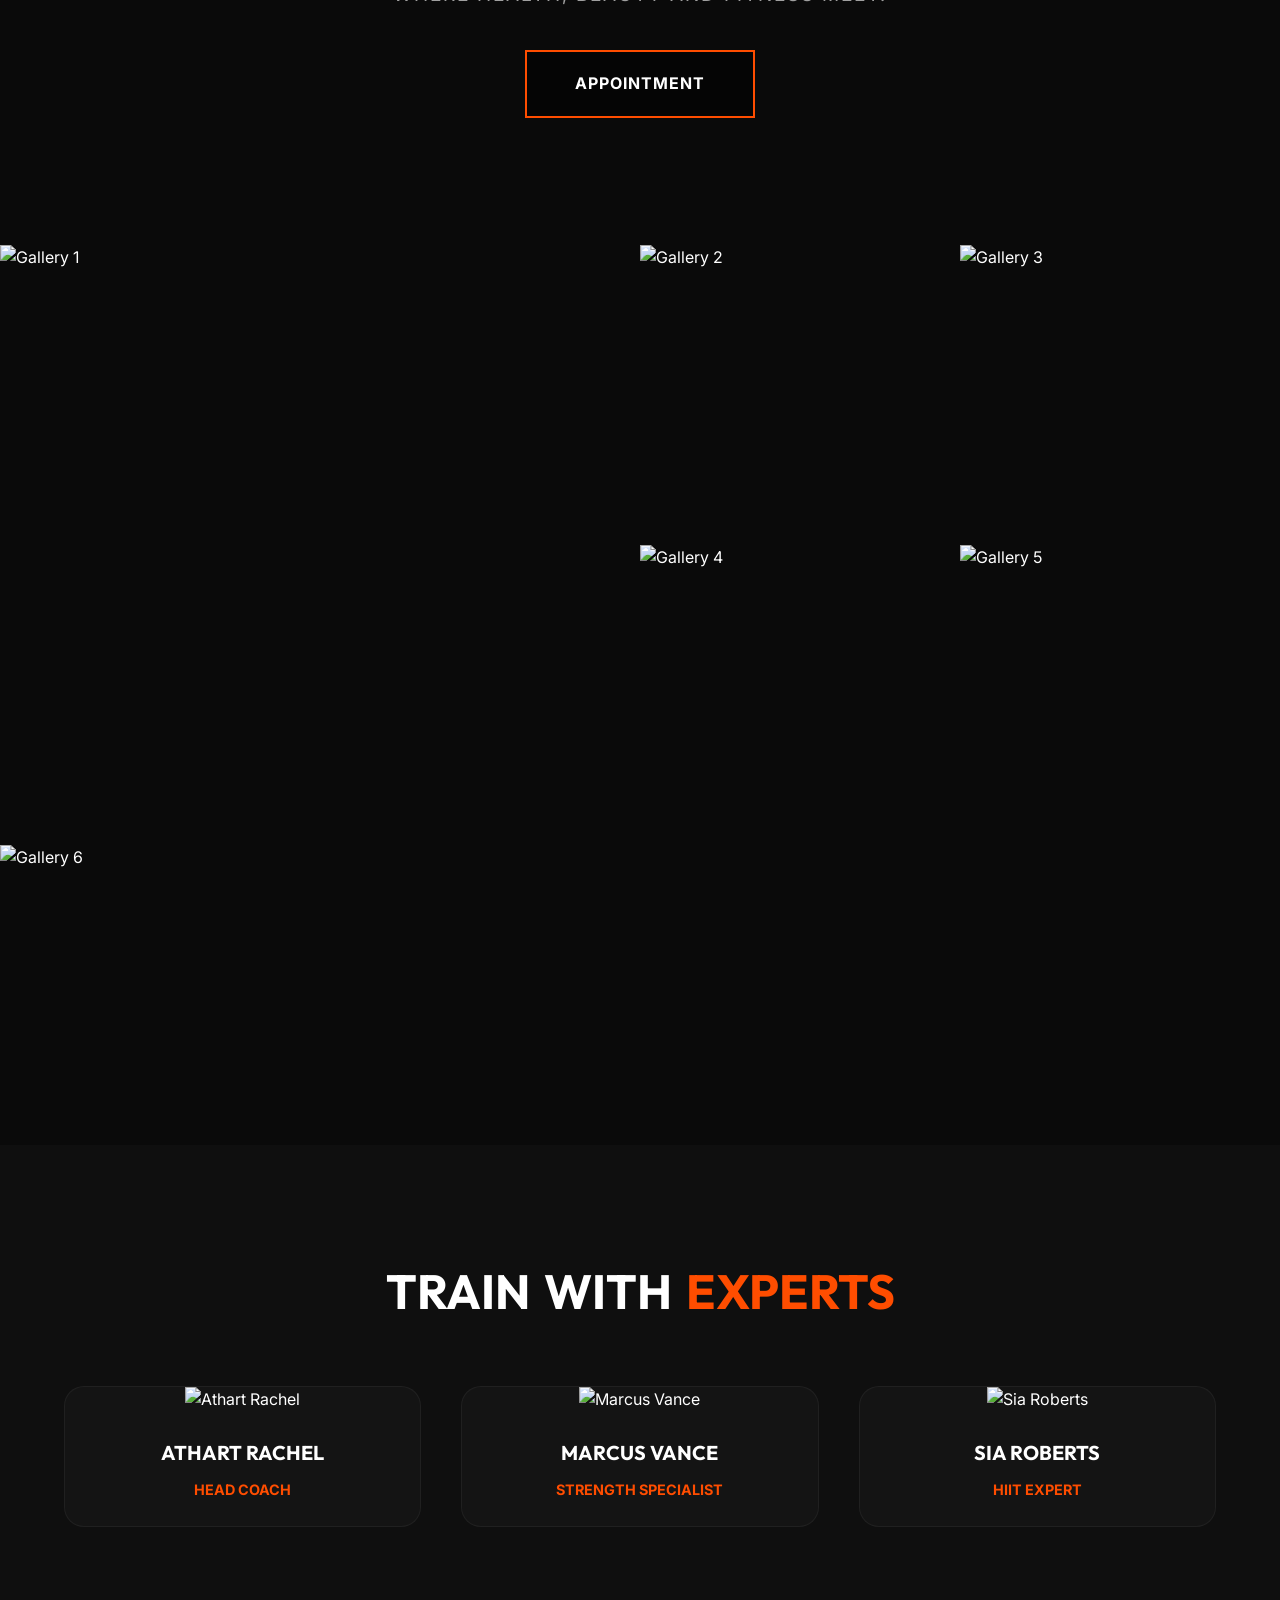
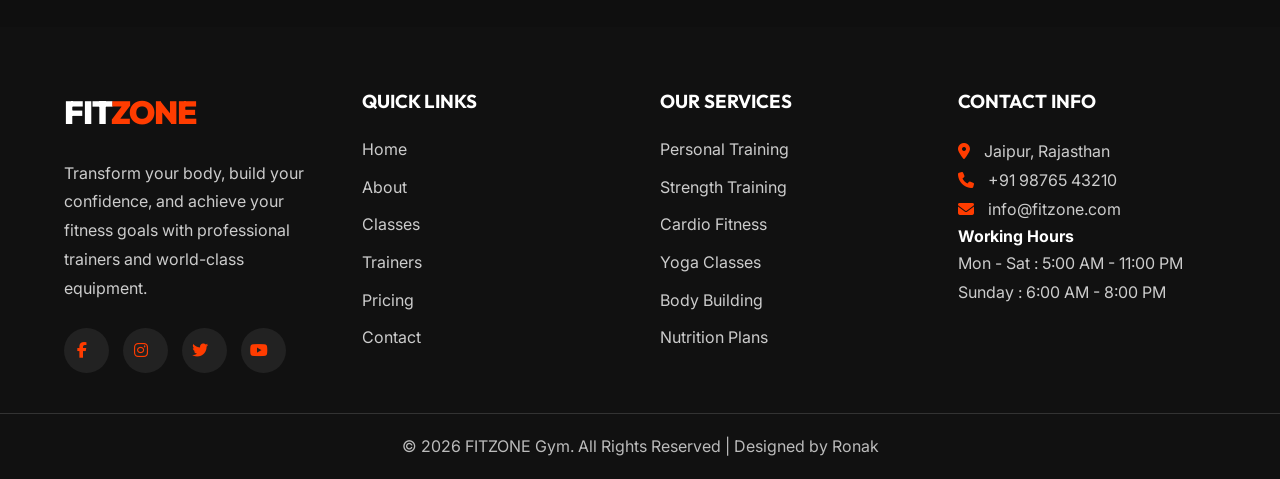
==== commit ea3f79b6: "Done changes" ====
--- a/index.html
+++ b/index.html
@@ -13,6 +13,8 @@
     <link rel="preconnect" href="https://fonts.gstatic.com" crossorigin>
     <link href="https://fonts.googleapis.com/css2?family=Inter:wght@400;700&family=Outfit:wght@400;700;900&display=swap"
         rel="stylesheet">
+    <link rel="stylesheet"
+href="https://cdnjs.cloudflare.com/ajax/libs/font-awesome/6.5.2/css/all.min.css">
 </head>
 
 <body>
@@ -207,6 +209,12 @@
                 <div class="gallery-item">
                     <img src="https://images.unsplash.com/photo-1517836357463-d25dfeac3438?auto=format&fit=crop&q=80"
                         alt="Gallery 5">
+                
+                </div>
+                <div class="gallery-item">
+                    <img src="https://images.unsplash.com/photo-1526506118085-60ce8714f8c5?auto=format&fit=crop&q=80"
+                        alt="Gallery 6">
+                </div>
                     <div class="gallery-overlay">
                         <div class="gallery-icon">
                             <svg viewBox="0 0 24 24" width="24" height="24">
@@ -216,10 +224,10 @@
                         </div>
                     </div>
                 </div>
-                <div class="gallery-item">
+                <!-- <div class="gallery-item">
                     <img src="https://images.unsplash.com/photo-1526506118085-60ce8714f8c5?auto=format&fit=crop&q=80"
                         alt="Gallery 6">
-                </div>
+                </div> -->
             </div>
         </section>
 
@@ -261,17 +269,80 @@
 
     </main>
 
-    <footer>
-        <div class="footer-content">
-            <div class="footer-logo">IRON<span>PEAK</span></div>
-            <p>&copy; 2026 IRON PEAK GYM. All rights reserved.</p>
-            <div class="socials">
-                <a href="#">IG</a>
-                <a href="#">FB</a>
-                <a href="#">TW</a>
+    <footer class="footer">
+    <div class="footer-container">
+
+        <!-- Gym Info -->
+        <div class="footer-box">
+            <h2 class="logo">FIT<span>ZONE</span></h2>
+            <p>
+                Transform your body, build your confidence, and achieve your
+                fitness goals with professional trainers and world-class
+                equipment.
+            </p>
+
+            <div class="social-icons">
+                <a href="https://www.facebook.com/" target="_blank"><i class="fab fa-facebook-f"></i></a>
+                <a href="https://www.instagram.com/?hl=en" target="_blank"><i class="fab fa-instagram"></i></a>
+                <a href="https://x.com/" target="_blank"><i class="fab fa-twitter"></i></a>
+                <a href="https://www.youtube.com/" target="_blank"><i class="fab fa-youtube"></i></a>
             </div>
         </div>
-    </footer>
+
+        <!-- Quick Links -->
+        <div class="footer-box">
+            <h3>Quick Links</h3>
+
+            <ul>
+                <li><a href="#">Home</a></li>
+                <li><a href="about.html">About</a></li>
+                <li><a href="">Classes</a></li>
+                <li><a href="#">Trainers</a></li>
+                <li><a href="pricing.html">Pricing</a></li>
+                <li><a href="contact.html">Contact</a></li>
+            </ul>
+        </div>
+
+        <!-- Services -->
+        <div class="footer-box">
+            <h3>Our Services</h3>
+
+            <ul>
+                <li>Personal Training</li>
+                <li>Strength Training</li>
+                <li>Cardio Fitness</li>
+                <li>Yoga Classes</li>
+                <li>Body Building</li>
+                <li>Nutrition Plans</li>
+            </ul>
+        </div>
+
+        <!-- Contact -->
+        <div class="footer-box">
+            <h3>Contact Info</h3>
+
+            <p><i class="fas fa-map-marker-alt"></i> Jaipur, Rajasthan</p>
+
+            <p><i class="fas fa-phone"></i> +91 98765 43210</p>
+
+            <p><i class="fas fa-envelope"></i> info@fitzone.com</p>
+
+            <h4>Working Hours</h4>
+
+            <p>Mon - Sat : 5:00 AM - 11:00 PM</p>
+            <p>Sunday : 6:00 AM - 8:00 PM</p>
+
+        </div>
+
+    </div>
+
+    <div class="footer-bottom">
+        <p>
+            © 2026 FITZONE Gym. All Rights Reserved | Designed by Ronak
+        </p>
+    </div>
+
+</footer>
 
     <script src="main.js"></script>
 </body>
--- a/style.css
+++ b/style.css
@@ -1441,4 +1441,101 @@
     left: 0;
     width: 100%;
     height: 100%;
+}
+
+
+.footer{
+    background:#111;
+    color:white;
+    padding-top:60px;
+}
+
+.footer-container{
+    width:90%;
+    max-width:1300px;
+    margin:auto;
+
+    display:grid;
+    grid-template-columns:repeat(auto-fit,minmax(250px,1fr));
+    gap:40px;
+
+    padding-bottom:40px;
+}
+
+.footer-box h2,
+.footer-box h3{
+    margin-bottom:20px;
+}
+
+.logo{
+    color:#fff;
+    font-size:32px;
+}
+
+.logo span{
+    color:#ff3c00;
+}
+
+.footer-box p{
+    color:#ccc;
+    line-height:1.8;
+}
+
+.footer-box ul{
+    list-style:none;
+}
+
+.footer-box ul li{
+    margin:12px 0;
+    color:#ccc;
+}
+
+.footer-box ul li a{
+    color:#ccc;
+    text-decoration:none;
+    transition:.3s;
+}
+
+.footer-box ul li a:hover{
+    color:#ff3c00;
+    padding-left:8px;
+}
+
+.footer-box i{
+    color:#ff3c00;
+    margin-right:10px;
+}
+
+.social-icons{
+    margin-top:25px;
+}
+
+.social-icons a{
+    display:inline-flex;
+    justify-content:center;
+    align-items:center;
+
+    width:45px;
+    height:45px;
+
+    background:#222;
+    color:white;
+
+    border-radius:50%;
+
+    margin-right:10px;
+
+    transition:.4s;
+}
+
+.social-icons a:hover{
+    background:#ff3c00;
+    transform:translateY(-6px);
+}
+
+.footer-bottom{
+    border-top:1px solid #333;
+    text-align:center;
+    padding:20px;
+    color:#bbb;
 }
